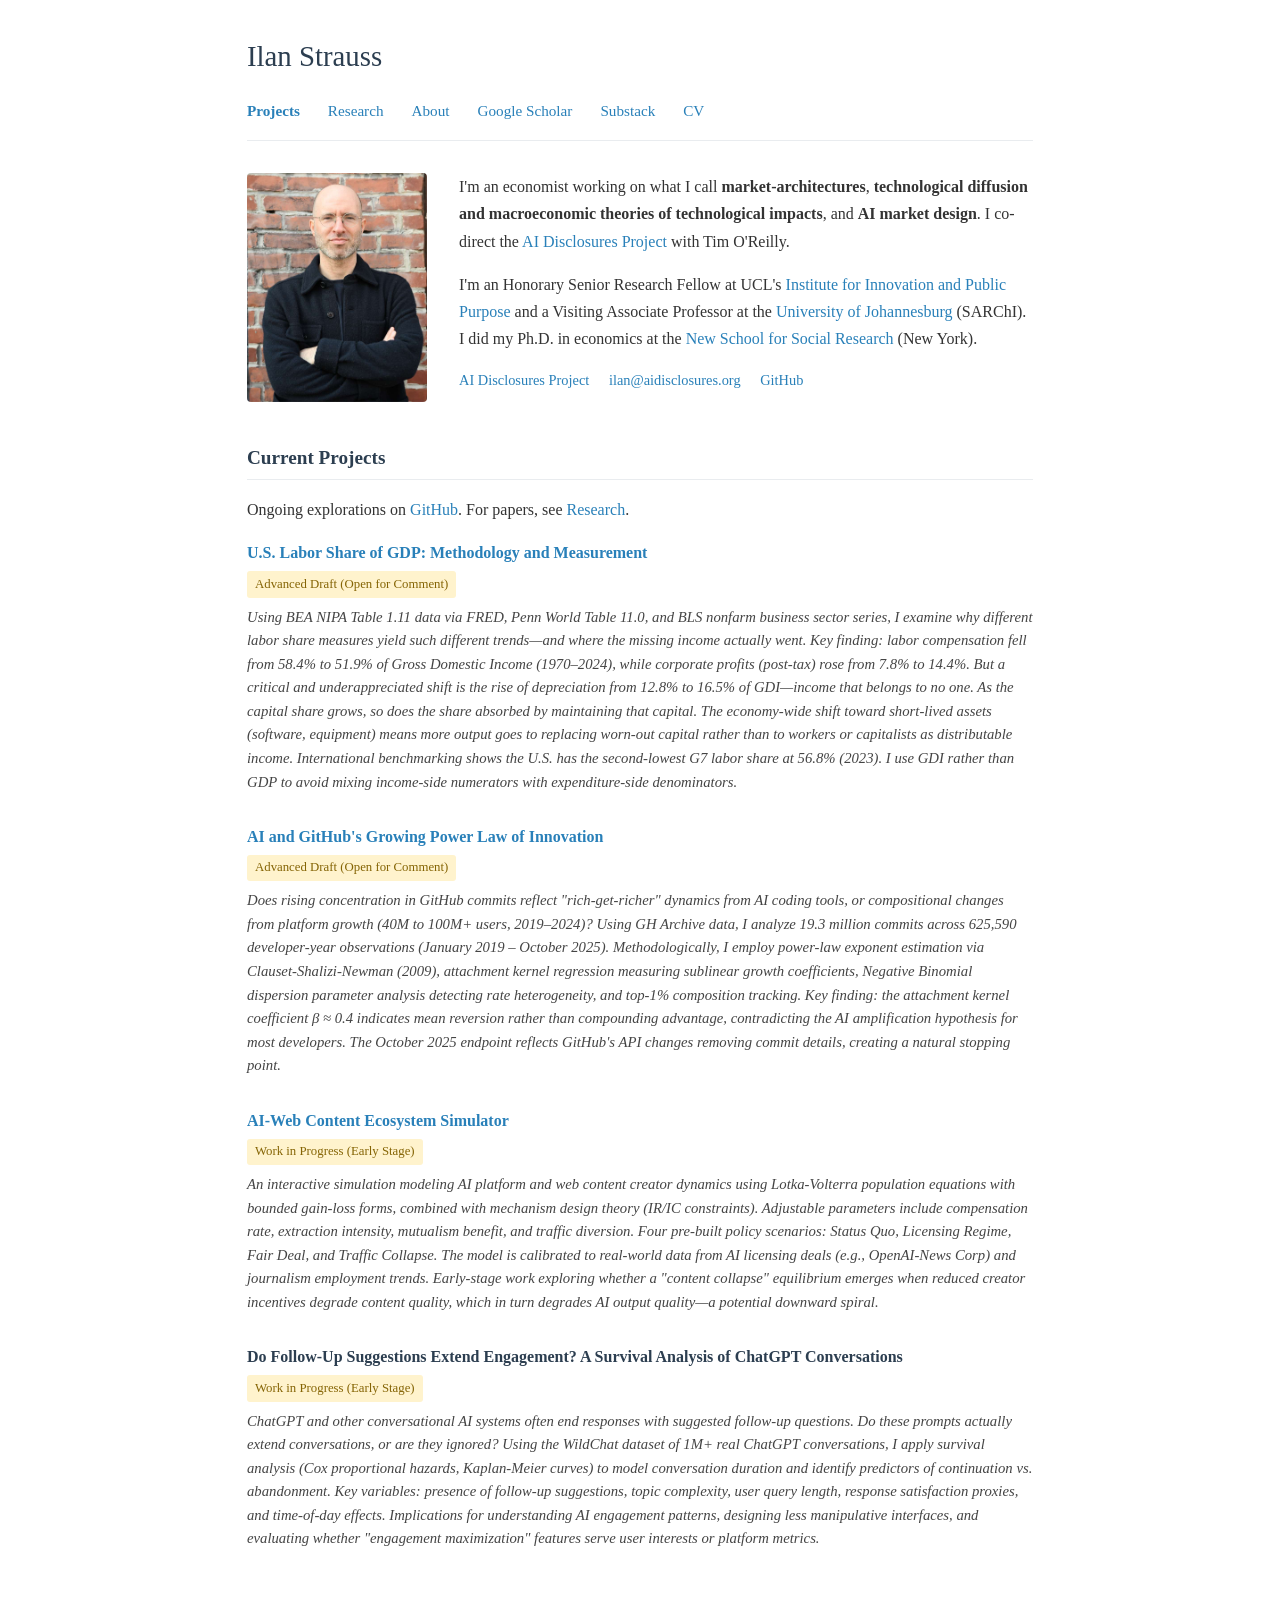
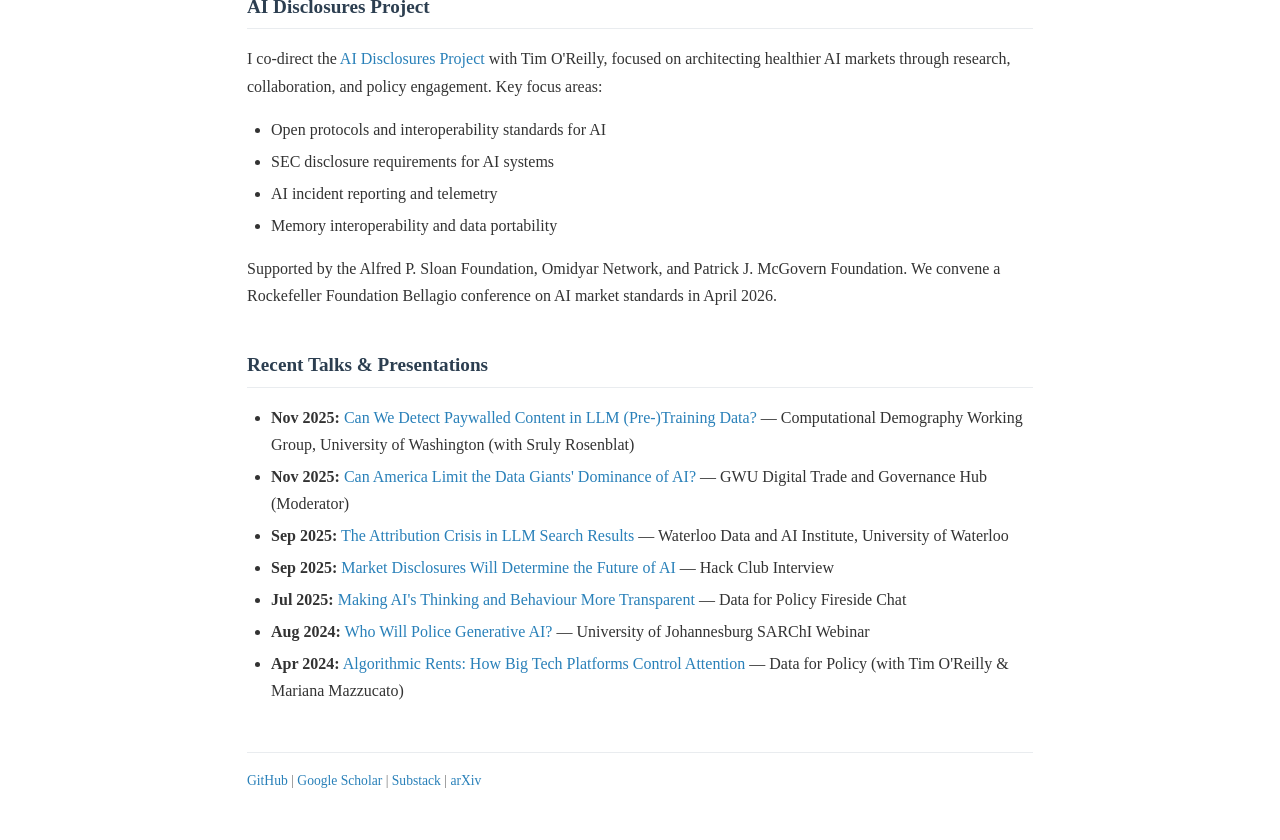
==== index.html @ 2fd61440 "Correct UJ title to Visiting Associate Professor Co-Authored-By: Claude Opus 4.7 (1M context) <norep" ====
<!DOCTYPE html>
<html lang="en">
<head>
  <meta charset="UTF-8">
  <meta name="viewport" content="width=device-width, initial-scale=1.0">
  <title>Ilan Strauss</title>
  <link rel="stylesheet" href="style.css">
  <meta name="description" content="Ilan Strauss - Economist working on market-architectures, technological diffusion, and AI market design.">
</head>
<body>
  <header>
    <h1 class="site-title"><a href="index.html">Ilan Strauss</a></h1>
    <nav>
      <a href="index.html" class="active">Projects</a>
      <a href="research.html">Research</a>
      <a href="about.html">About</a>
      <a href="https://scholar.google.com/scholar?hl=en&as_sdt=0%2C7&q=ilan+strauss" target="_blank">Google Scholar</a>
      <a href="https://asimovaddendum.substack.com/" target="_blank">Substack</a>
      <a href="assets/docs/cv_march-2026.pdf">CV</a>
    </nav>
  </header>

  <main>
    <section class="intro">
      <img src="assets/img/ross.jpeg" alt="Ilan Strauss" class="headshot">
      <div class="intro-text">
        <p>
          I'm an economist working on what I call <strong>market-architectures</strong>, <strong>technological diffusion and macroeconomic theories of technological impacts</strong>, and <strong>AI market design</strong>. I co-direct the <a href="https://ai-disclosures.org/">AI Disclosures Project</a> with Tim O'Reilly.
        </p>
        <p>
          I'm an Honorary Senior Research Fellow at UCL's <a href="https://www.ucl.ac.uk/bartlett/public-purpose/">Institute for Innovation and Public Purpose</a> and a Visiting Associate Professor at the <a href="https://www.uj.ac.za/faculties/college-of-business-and-economics/schools/school-of-management/south-african-research-chair-in-industrial-development/">University of Johannesburg</a> (SARChI). I did my Ph.D. in economics at the <a href="https://www.newschool.edu/nssr/economics/">New School for Social Research</a> (New York).
        </p>
        <div class="contact-info">
          <a href="https://ai-disclosures.org/people">AI Disclosures Project</a>
          <a href="mailto:ilan@aidisclosures.org">ilan@aidisclosures.org</a>
          <a href="https://github.com/IlanStrauss" target="_blank">GitHub</a>
        </div>
      </div>
    </section>

    <h2>Current Projects</h2>
    <p>Ongoing explorations on <a href="https://github.com/IlanStrauss">GitHub</a>. For papers, see <a href="research.html">Research</a>.</p>

    <div class="paper-entry">
      <div class="paper-title">
        <a href="https://github.com/IlanStrauss/labor-share-research">U.S. Labor Share of GDP: Methodology and Measurement</a>
      </div>
      <span class="paper-status wip">Advanced Draft (Open for Comment)</span>
      <p class="paper-abstract"><em>Using BEA NIPA Table 1.11 data via FRED, Penn World Table 11.0, and BLS nonfarm business sector series, I examine why different labor share measures yield such different trends—and where the missing income actually went. Key finding: labor compensation fell from 58.4% to 51.9% of Gross Domestic Income (1970–2024), while corporate profits (post-tax) rose from 7.8% to 14.4%. But a critical and underappreciated shift is the rise of depreciation from 12.8% to 16.5% of GDI—income that belongs to no one. As the capital share grows, so does the share absorbed by maintaining that capital. The economy-wide shift toward short-lived assets (software, equipment) means more output goes to replacing worn-out capital rather than to workers or capitalists as distributable income. International benchmarking shows the U.S. has the second-lowest G7 labor share at 56.8% (2023). I use GDI rather than GDP to avoid mixing income-side numerators with expenditure-side denominators.</em></p>
    </div>

    <div class="paper-entry">
      <div class="paper-title">
        <a href="https://github.com/IlanStrauss/ai-github-power-law">AI and GitHub's Growing Power Law of Innovation</a>
      </div>
      <span class="paper-status wip">Advanced Draft (Open for Comment)</span>
      <p class="paper-abstract"><em>Does rising concentration in GitHub commits reflect "rich-get-richer" dynamics from AI coding tools, or compositional changes from platform growth (40M to 100M+ users, 2019–2024)? Using GH Archive data, I analyze 19.3 million commits across 625,590 developer-year observations (January 2019 – October 2025). Methodologically, I employ power-law exponent estimation via Clauset-Shalizi-Newman (2009), attachment kernel regression measuring sublinear growth coefficients, Negative Binomial dispersion parameter analysis detecting rate heterogeneity, and top-1% composition tracking. Key finding: the attachment kernel coefficient β ≈ 0.4 indicates mean reversion rather than compounding advantage, contradicting the AI amplification hypothesis for most developers. The October 2025 endpoint reflects GitHub's API changes removing commit details, creating a natural stopping point.</em></p>
    </div>

    <div class="paper-entry">
      <div class="paper-title">
        <a href="https://github.com/IlanStrauss/ai-web-economy-simulator">AI-Web Content Ecosystem Simulator</a>
      </div>
      <span class="paper-status wip">Work in Progress (Early Stage)</span>
      <p class="paper-abstract"><em>An interactive simulation modeling AI platform and web content creator dynamics using Lotka-Volterra population equations with bounded gain-loss forms, combined with mechanism design theory (IR/IC constraints). Adjustable parameters include compensation rate, extraction intensity, mutualism benefit, and traffic diversion. Four pre-built policy scenarios: Status Quo, Licensing Regime, Fair Deal, and Traffic Collapse. The model is calibrated to real-world data from AI licensing deals (e.g., OpenAI-News Corp) and journalism employment trends. Early-stage work exploring whether a "content collapse" equilibrium emerges when reduced creator incentives degrade content quality, which in turn degrades AI output quality—a potential downward spiral.</em></p>
    </div>

    <div class="paper-entry">
      <div class="paper-title">
        Do Follow-Up Suggestions Extend Engagement? A Survival Analysis of ChatGPT Conversations
      </div>
      <span class="paper-status wip">Work in Progress (Early Stage)</span>
      <p class="paper-abstract"><em>ChatGPT and other conversational AI systems often end responses with suggested follow-up questions. Do these prompts actually extend conversations, or are they ignored? Using the WildChat dataset of 1M+ real ChatGPT conversations, I apply survival analysis (Cox proportional hazards, Kaplan-Meier curves) to model conversation duration and identify predictors of continuation vs. abandonment. Key variables: presence of follow-up suggestions, topic complexity, user query length, response satisfaction proxies, and time-of-day effects. Implications for understanding AI engagement patterns, designing less manipulative interfaces, and evaluating whether "engagement maximization" features serve user interests or platform metrics.</em></p>
    </div>

    <h2>AI Disclosures Project</h2>
    <p>
      I co-direct the <a href="https://ai-disclosures.org/">AI Disclosures Project</a> with Tim O'Reilly, focused on architecting healthier AI markets through research, collaboration, and policy engagement. Key focus areas:
    </p>
    <ul>
      <li>Open protocols and interoperability standards for AI</li>
      <li>SEC disclosure requirements for AI systems</li>
      <li>AI incident reporting and telemetry</li>
      <li>Memory interoperability and data portability</li>
    </ul>
    <p>
      Supported by the Alfred P. Sloan Foundation, Omidyar Network, and Patrick J. McGovern Foundation. We convene a Rockefeller Foundation Bellagio conference on AI market standards in April 2026.
    </p>

    <h2>Recent Talks & Presentations</h2>
    <ul>
      <li><strong>Nov 2025:</strong> <a href="https://csde.washington.edu/news-events/new-csde-computational-demography-working-group-cdwg-dr-ilan-strauss-and-sruly-rosenblat-11-19-25/">Can We Detect Paywalled Content in LLM (Pre-)Training Data?</a> — Computational Demography Working Group, University of Washington (with Sruly Rosenblat)</li>
      <li><strong>Nov 2025:</strong> <a href="https://www.youtube.com/watch?v=IzyYVWXNefw">Can America Limit the Data Giants' Dominance of AI?</a> — GWU Digital Trade and Governance Hub (Moderator)</li>
      <li><strong>Sep 2025:</strong> <a href="https://uwaterloo.ca/artificial-intelligence-institute/events/attribution-crisis-llm-search-results-estimating-ecosystem-0">The Attribution Crisis in LLM Search Results</a> — Waterloo Data and AI Institute, University of Waterloo</li>
      <li><strong>Sep 2025:</strong> <a href="https://www.youtube.com/watch?v=hXNw6vDtojs">Market Disclosures Will Determine the Future of AI</a> — Hack Club Interview</li>
      <li><strong>Jul 2025:</strong> <a href="https://www.youtube.com/watch?v=xSjEJfqGxlY">Making AI's Thinking and Behaviour More Transparent</a> — Data for Policy Fireside Chat</li>
            <li><strong>Aug 2024:</strong> <a href="https://www.youtube.com/watch?v=7KdvF3ecr5s">Who Will Police Generative AI?</a> — University of Johannesburg SARChI Webinar</li>
      <li><strong>Apr 2024:</strong> <a href="https://www.youtube.com/watch?v=a2bFVeOS3ag">Algorithmic Rents: How Big Tech Platforms Control Attention</a> — Data for Policy (with Tim O'Reilly & Mariana Mazzucato)</li>
    </ul>

  </main>

  <footer>
    <p>
      <a href="https://github.com/IlanStrauss">GitHub</a> |
      <a href="https://scholar.google.com/scholar?hl=en&as_sdt=0%2C7&q=ilan+strauss">Google Scholar</a> |
      <a href="https://asimovaddendum.substack.com/">Substack</a> |
      <a href="https://arxiv.org/search/cs?query=Strauss%2C+Ilan&searchtype=author">arXiv</a>
    </p>
  </footer>
</body>
</html>
---- style.css ----
/* Clean Academic Portfolio - Inspired by Danielle Li's site */

:root {
  --primary-color: #2c3e50;
  --accent-color: #3498db;
  --text-color: #333;
  --light-gray: #f8f9fa;
  --border-color: #e9ecef;
  --link-color: #2980b9;
  --link-hover: #1a5276;
}

* {
  margin: 0;
  padding: 0;
  box-sizing: border-box;
}

body {
  font-family: 'Georgia', 'Times New Roman', serif;
  font-size: 16px;
  line-height: 1.7;
  color: var(--text-color);
  max-width: 850px;
  margin: 0 auto;
  padding: 2rem;
  background: #fff;
}

/* Header & Navigation */
header {
  margin-bottom: 2rem;
  padding-bottom: 1rem;
  border-bottom: 1px solid var(--border-color);
}

.site-title {
  font-size: 1.8rem;
  font-weight: normal;
  margin-bottom: 0.5rem;
}

.site-title a {
  color: var(--primary-color);
  text-decoration: none;
}

nav {
  margin-top: 1rem;
}

nav a {
  color: var(--link-color);
  text-decoration: none;
  margin-right: 1.5rem;
  font-size: 0.95rem;
}

nav a:hover {
  color: var(--link-hover);
  text-decoration: underline;
}

nav a.active {
  font-weight: bold;
}

/* Main Content */
main {
  margin-bottom: 3rem;
}

h1 {
  font-size: 1.5rem;
  font-weight: normal;
  margin-bottom: 1.5rem;
  color: var(--primary-color);
}

h2 {
  font-size: 1.2rem;
  font-weight: bold;
  margin-top: 2.5rem;
  margin-bottom: 1rem;
  color: var(--primary-color);
  border-bottom: 1px solid var(--border-color);
  padding-bottom: 0.3rem;
}

h3 {
  font-size: 1rem;
  font-weight: bold;
  margin-top: 1.5rem;
  margin-bottom: 0.5rem;
}

p {
  margin-bottom: 1rem;
}

a {
  color: var(--link-color);
  text-decoration: none;
}

a:hover {
  text-decoration: underline;
}

/* About Section - Homepage */
.intro {
  display: flex;
  gap: 2rem;
  align-items: flex-start;
  margin-bottom: 2rem;
}

.headshot {
  width: 180px;
  height: auto;
  border-radius: 4px;
  flex-shrink: 0;
}

.intro-text {
  flex: 1;
}

.contact-info {
  margin-top: 1rem;
  font-size: 0.9rem;
}

.contact-info a {
  margin-right: 1rem;
}

/* Projects / Papers List */
.paper-entry {
  margin-bottom: 1.8rem;
  padding-left: 0;
}

.paper-title {
  font-weight: bold;
  color: var(--primary-color);
}

.paper-title a {
  color: var(--link-color);
}

.paper-authors {
  font-style: italic;
  color: #555;
  margin-top: 0.2rem;
}

.paper-venue {
  color: #666;
  font-size: 0.95rem;
  margin-top: 0.2rem;
}

.paper-status {
  display: inline-block;
  background: var(--light-gray);
  padding: 0.15rem 0.5rem;
  border-radius: 3px;
  font-size: 0.8rem;
  color: #555;
  margin-top: 0.3rem;
}

.paper-status.wip {
  background: #fff3cd;
  color: #856404;
}

.paper-status.forthcoming {
  background: #d4edda;
  color: #155724;
}

.paper-abstract {
  margin-top: 0.5rem;
  font-size: 0.92rem;
  color: #444;
  line-height: 1.6;
}

.paper-links {
  margin-top: 0.5rem;
  font-size: 0.9rem;
}

.paper-links a {
  margin-right: 1rem;
}

.paper-coverage {
  margin-top: 0.5rem;
  font-size: 0.85rem;
  color: #666;
}

.paper-coverage strong {
  color: #555;
}

/* Section dividers */
.section-divider {
  margin: 2rem 0;
  border: 0;
  border-top: 1px solid var(--border-color);
}

/* Footer */
footer {
  margin-top: 3rem;
  padding-top: 1rem;
  border-top: 1px solid var(--border-color);
  font-size: 0.85rem;
  color: #777;
}

/* Responsive */
@media (max-width: 600px) {
  body {
    padding: 1rem;
  }

  .intro {
    flex-direction: column;
    align-items: center;
    text-align: center;
  }

  .headshot {
    width: 150px;
  }

  nav a {
    display: block;
    margin: 0.5rem 0;
  }
}

/* Lists */
ul {
  margin-left: 1.5rem;
  margin-bottom: 1rem;
}

li {
  margin-bottom: 0.3rem;
}

/* Affiliations list */
.affiliations {
  list-style: none;
  margin-left: 0;
  font-size: 0.95rem;
}

.affiliations li {
  margin-bottom: 0.5rem;
}

/* Tags for research areas */
.research-areas {
  margin-top: 1rem;
}

.tag {
  display: inline-block;
  background: var(--light-gray);
  padding: 0.2rem 0.6rem;
  border-radius: 3px;
  font-size: 0.85rem;
  margin-right: 0.5rem;
  margin-bottom: 0.5rem;
  color: #555;
}
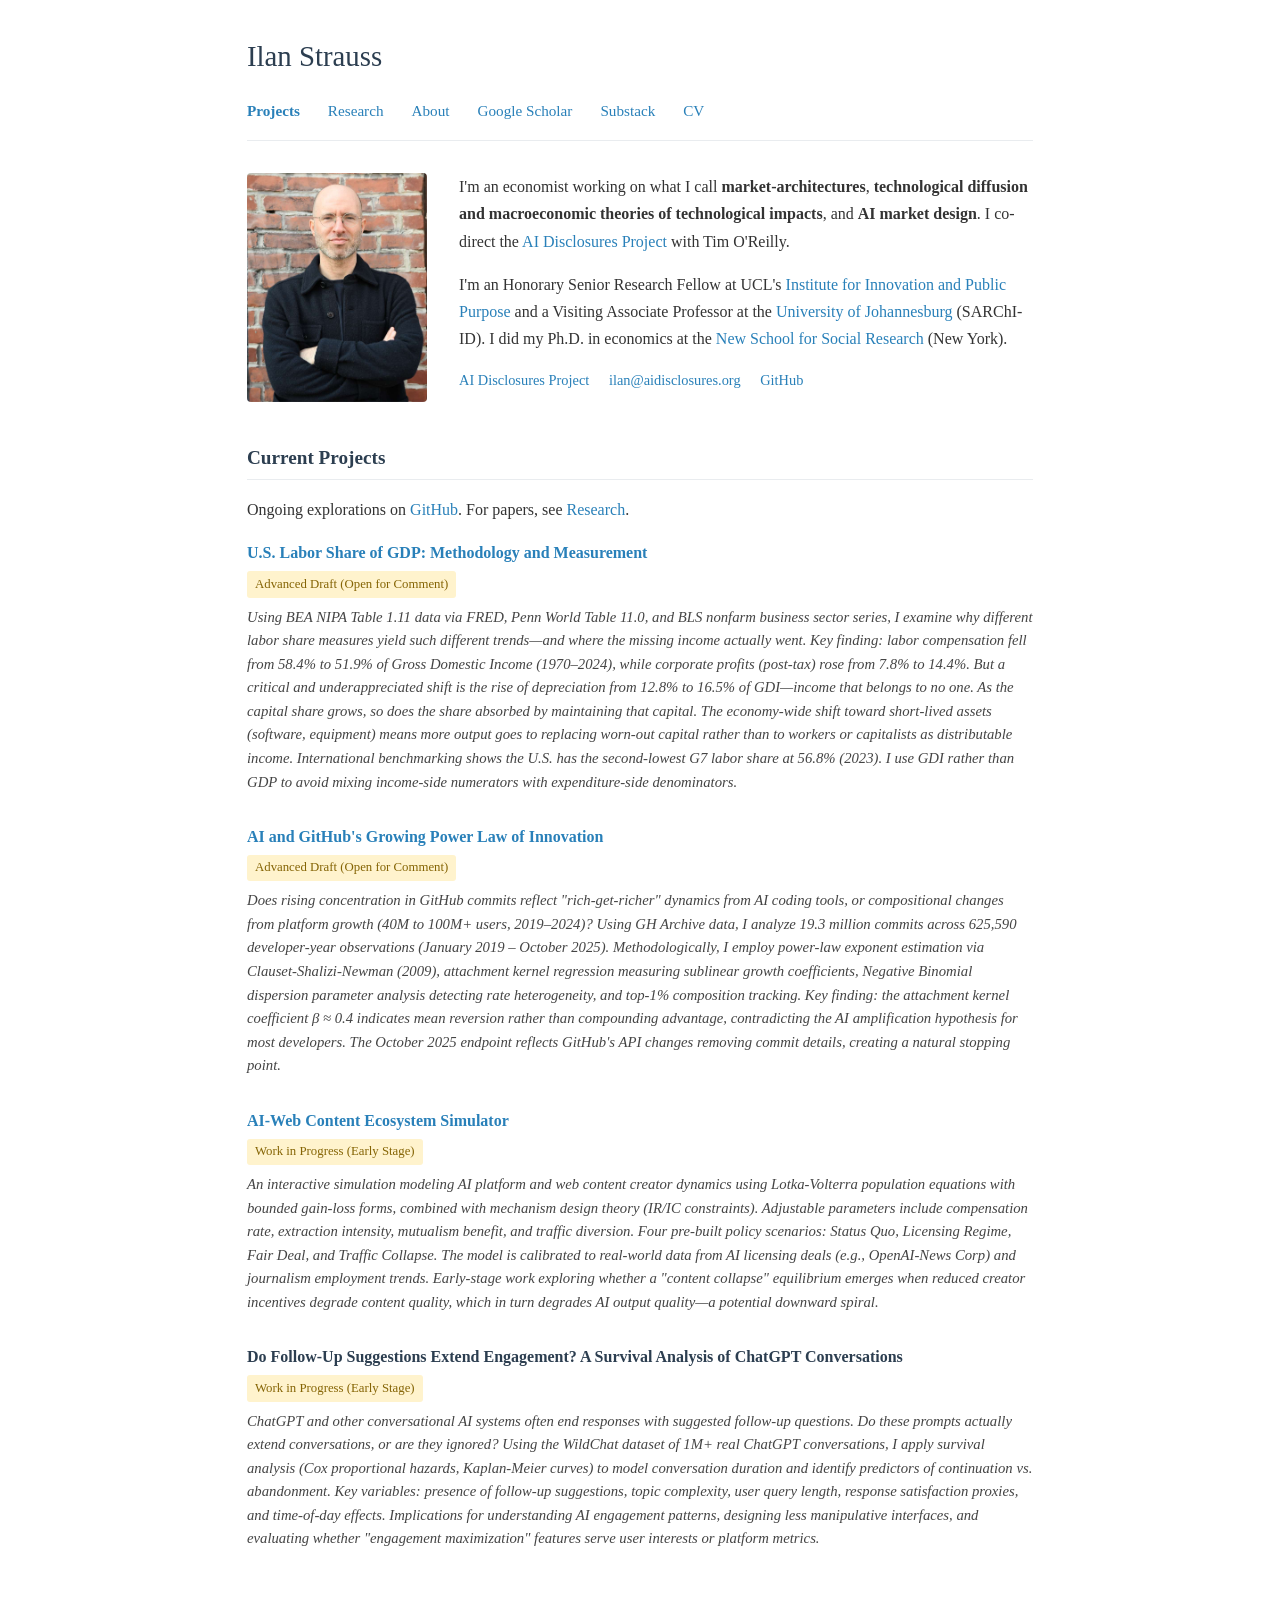
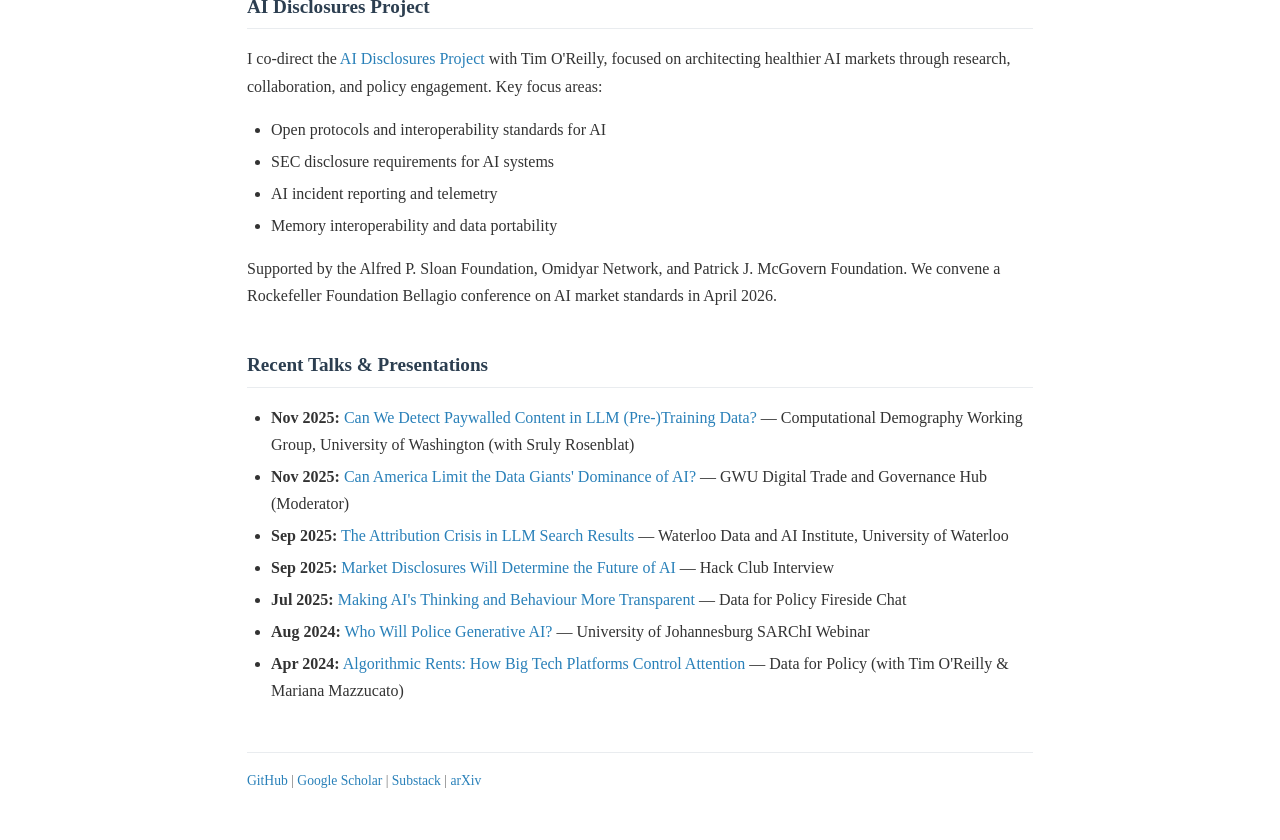
==== commit 0b7093ea: "Unify UJ chair to SARChI-ID with shorter fefs URL Co-Authored-By: Claude Opus 4.7 (1M context) <nore" ====
--- a/index.html
+++ b/index.html
@@ -28,7 +28,7 @@
           I'm an economist working on what I call <strong>market-architectures</strong>, <strong>technological diffusion and macroeconomic theories of technological impacts</strong>, and <strong>AI market design</strong>. I co-direct the <a href="https://ai-disclosures.org/">AI Disclosures Project</a> with Tim O'Reilly.
         </p>
         <p>
-          I'm an Honorary Senior Research Fellow at UCL's <a href="https://www.ucl.ac.uk/bartlett/public-purpose/">Institute for Innovation and Public Purpose</a> and a Visiting Associate Professor at the <a href="https://www.uj.ac.za/faculties/college-of-business-and-economics/schools/school-of-management/south-african-research-chair-in-industrial-development/">University of Johannesburg</a> (SARChI). I did my Ph.D. in economics at the <a href="https://www.newschool.edu/nssr/economics/">New School for Social Research</a> (New York).
+          I'm an Honorary Senior Research Fellow at UCL's <a href="https://www.ucl.ac.uk/bartlett/public-purpose/">Institute for Innovation and Public Purpose</a> and a Visiting Associate Professor at the <a href="https://www.uj.ac.za/faculties/fefs/SARCID/">University of Johannesburg</a> (SARChI-ID). I did my Ph.D. in economics at the <a href="https://www.newschool.edu/nssr/economics/">New School for Social Research</a> (New York).
         </p>
         <div class="contact-info">
           <a href="https://ai-disclosures.org/people">AI Disclosures Project</a>
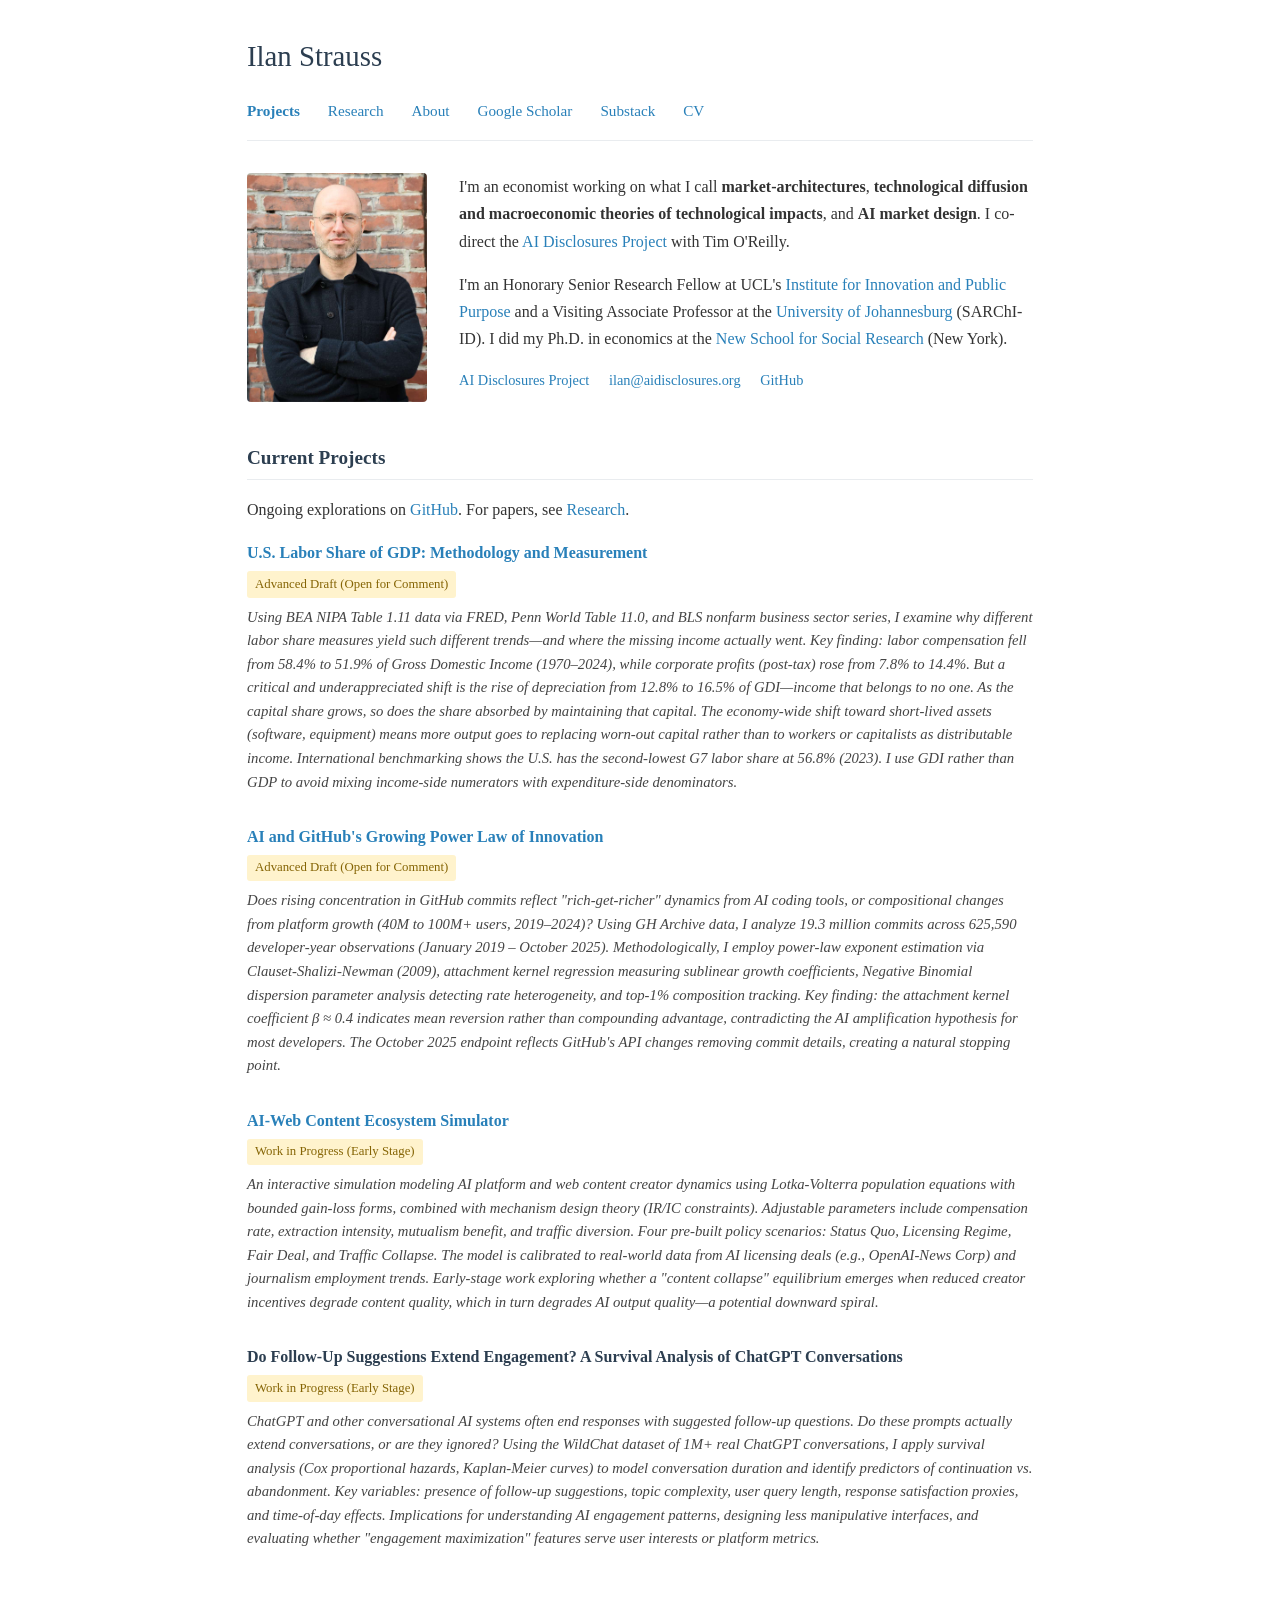
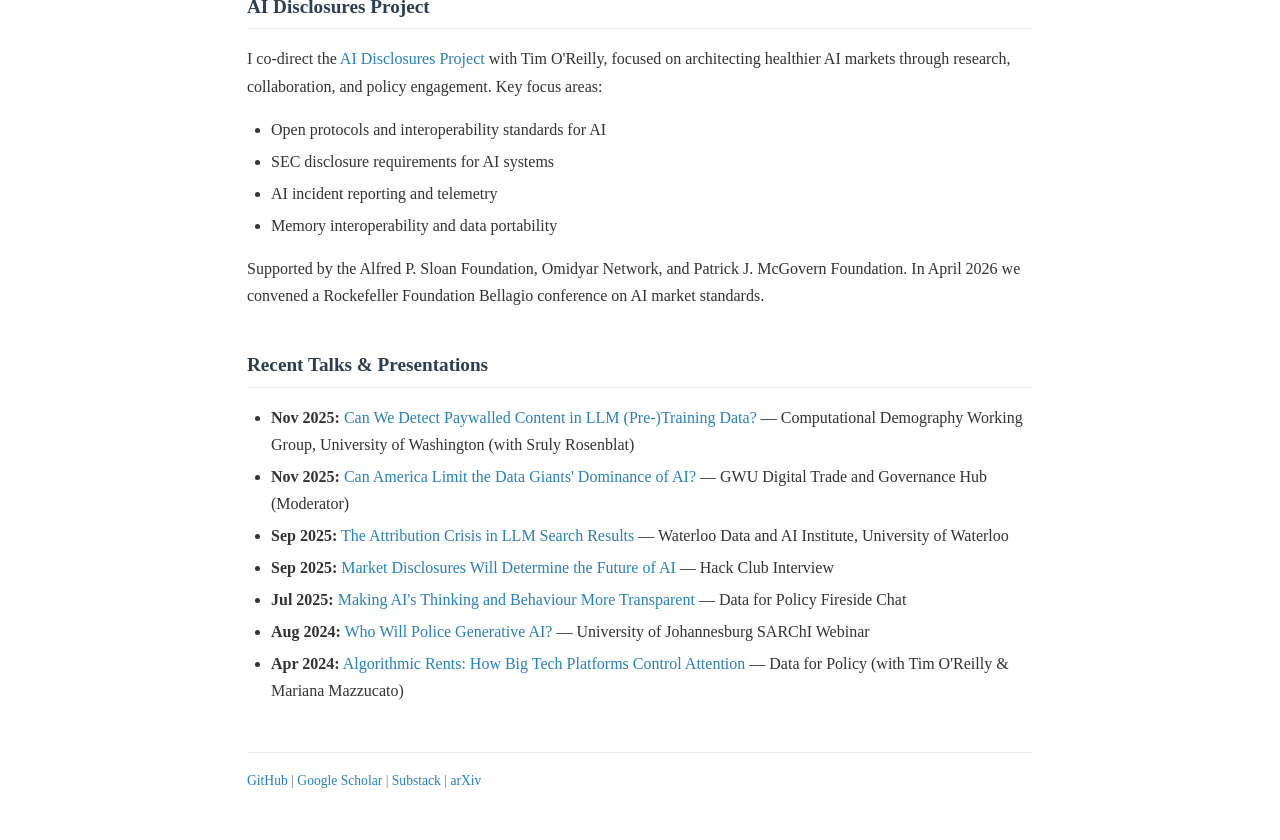
==== commit bdbf2fe6: "Update publication statuses and fix broken PDF links - Attribution Crisis: published in Data & Polic" ====
--- a/index.html
+++ b/index.html
@@ -84,7 +84,7 @@
       <li>Memory interoperability and data portability</li>
     </ul>
     <p>
-      Supported by the Alfred P. Sloan Foundation, Omidyar Network, and Patrick J. McGovern Foundation. We convene a Rockefeller Foundation Bellagio conference on AI market standards in April 2026.
+      Supported by the Alfred P. Sloan Foundation, Omidyar Network, and Patrick J. McGovern Foundation. In April 2026 we convened a Rockefeller Foundation Bellagio conference on AI market standards.
     </p>
 
     <h2>Recent Talks & Presentations</h2>
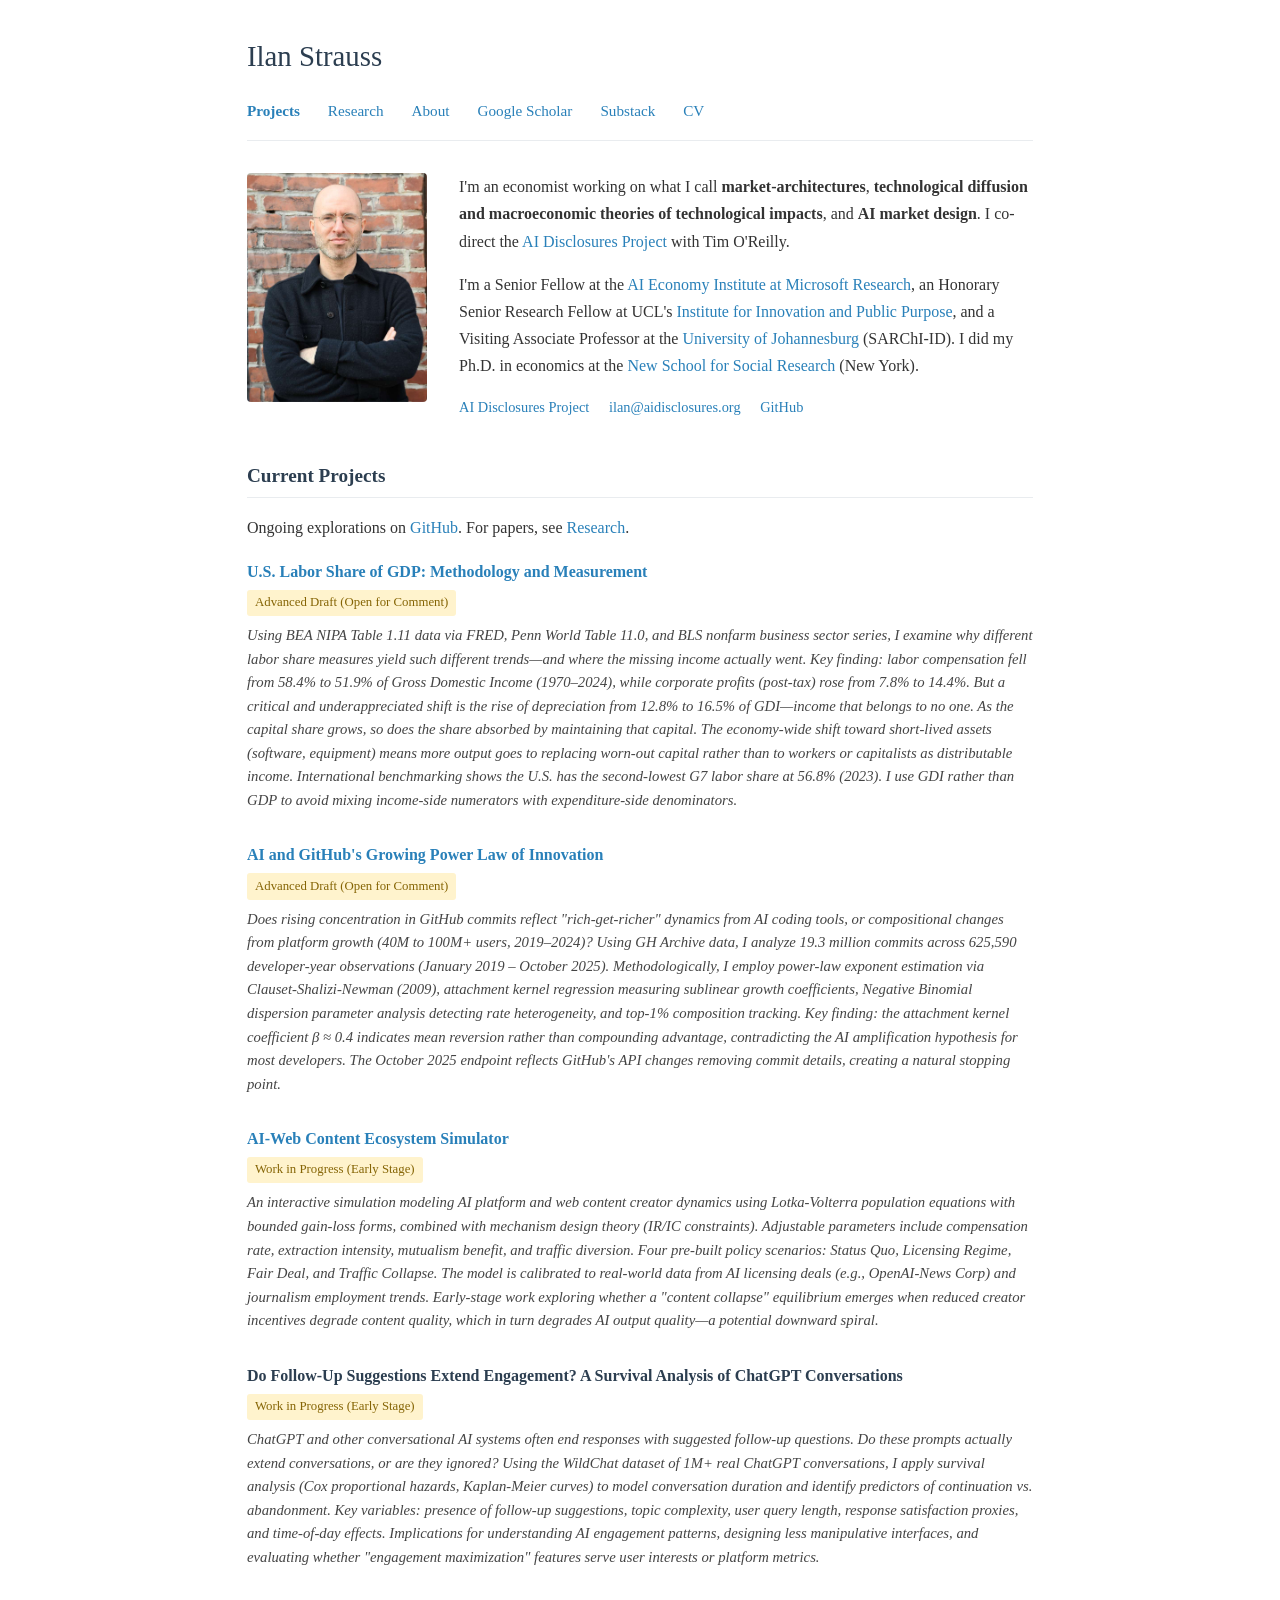
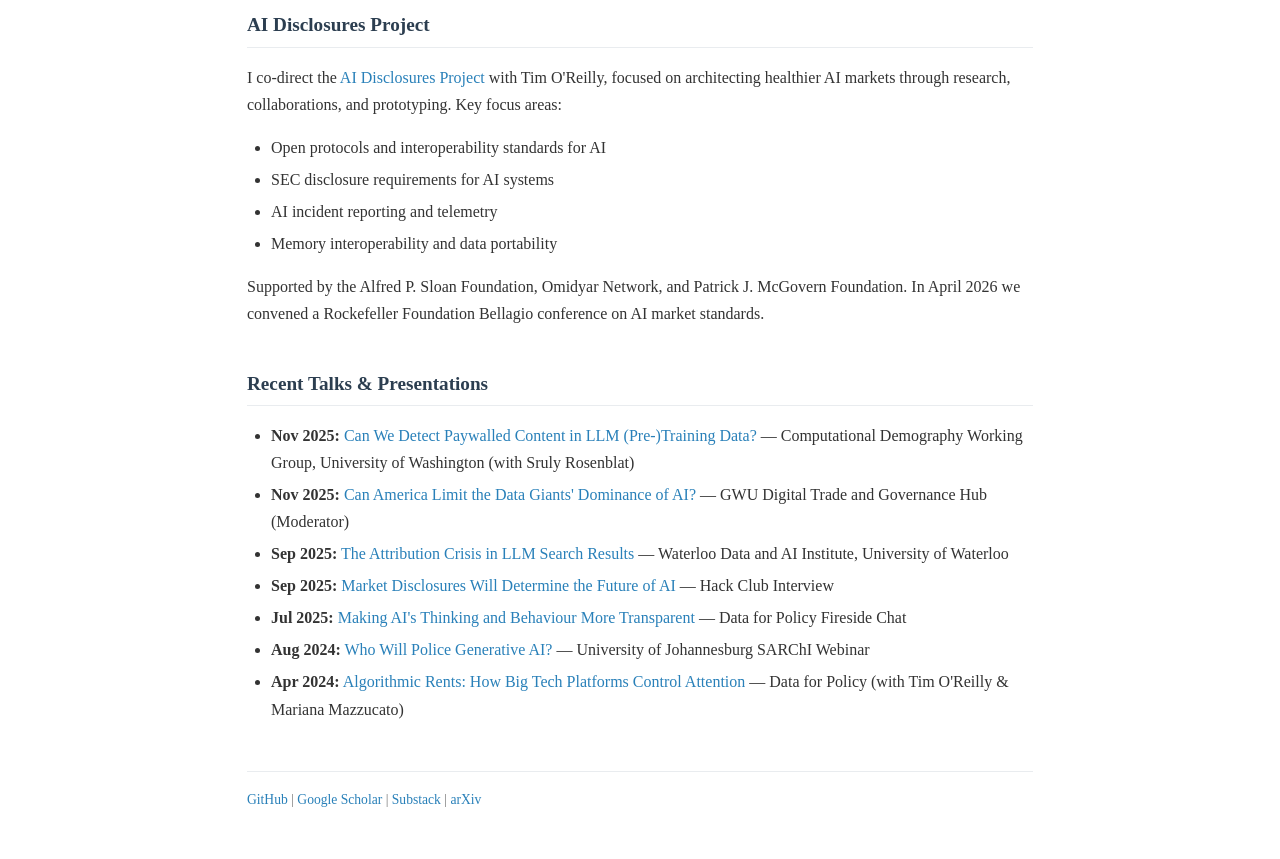
==== commit a41d2241: "Add Microsoft AI Economy Institute affiliation; update AIDP framing - New Senior Fellow role at Micr" ====
--- a/index.html
+++ b/index.html
@@ -16,7 +16,7 @@
       <a href="about.html">About</a>
       <a href="https://scholar.google.com/scholar?hl=en&as_sdt=0%2C7&q=ilan+strauss" target="_blank">Google Scholar</a>
       <a href="https://asimovaddendum.substack.com/" target="_blank">Substack</a>
-      <a href="assets/docs/cv_march-2026.pdf">CV</a>
+      <a href="assets/docs/cv_august-2026.pdf">CV</a>
     </nav>
   </header>
 
@@ -28,7 +28,7 @@
           I'm an economist working on what I call <strong>market-architectures</strong>, <strong>technological diffusion and macroeconomic theories of technological impacts</strong>, and <strong>AI market design</strong>. I co-direct the <a href="https://ai-disclosures.org/">AI Disclosures Project</a> with Tim O'Reilly.
         </p>
         <p>
-          I'm an Honorary Senior Research Fellow at UCL's <a href="https://www.ucl.ac.uk/bartlett/public-purpose/">Institute for Innovation and Public Purpose</a> and a Visiting Associate Professor at the <a href="https://www.uj.ac.za/faculties/fefs/SARCID/">University of Johannesburg</a> (SARChI-ID). I did my Ph.D. in economics at the <a href="https://www.newschool.edu/nssr/economics/">New School for Social Research</a> (New York).
+          I'm a Senior Fellow at the <a href="https://www.microsoft.com/en-us/research/articles/announcing-the-ai-economy-institutes-third-cohort-of-senior-fellows/">AI Economy Institute at Microsoft Research</a>, an Honorary Senior Research Fellow at UCL's <a href="https://www.ucl.ac.uk/bartlett/public-purpose/">Institute for Innovation and Public Purpose</a>, and a Visiting Associate Professor at the <a href="https://www.uj.ac.za/faculties/fefs/SARCID/">University of Johannesburg</a> (SARChI-ID). I did my Ph.D. in economics at the <a href="https://www.newschool.edu/nssr/economics/">New School for Social Research</a> (New York).
         </p>
         <div class="contact-info">
           <a href="https://ai-disclosures.org/people">AI Disclosures Project</a>
@@ -75,7 +75,7 @@
 
     <h2>AI Disclosures Project</h2>
     <p>
-      I co-direct the <a href="https://ai-disclosures.org/">AI Disclosures Project</a> with Tim O'Reilly, focused on architecting healthier AI markets through research, collaboration, and policy engagement. Key focus areas:
+      I co-direct the <a href="https://ai-disclosures.org/">AI Disclosures Project</a> with Tim O'Reilly, focused on architecting healthier AI markets through research, collaborations, and prototyping. Key focus areas:
     </p>
     <ul>
       <li>Open protocols and interoperability standards for AI</li>
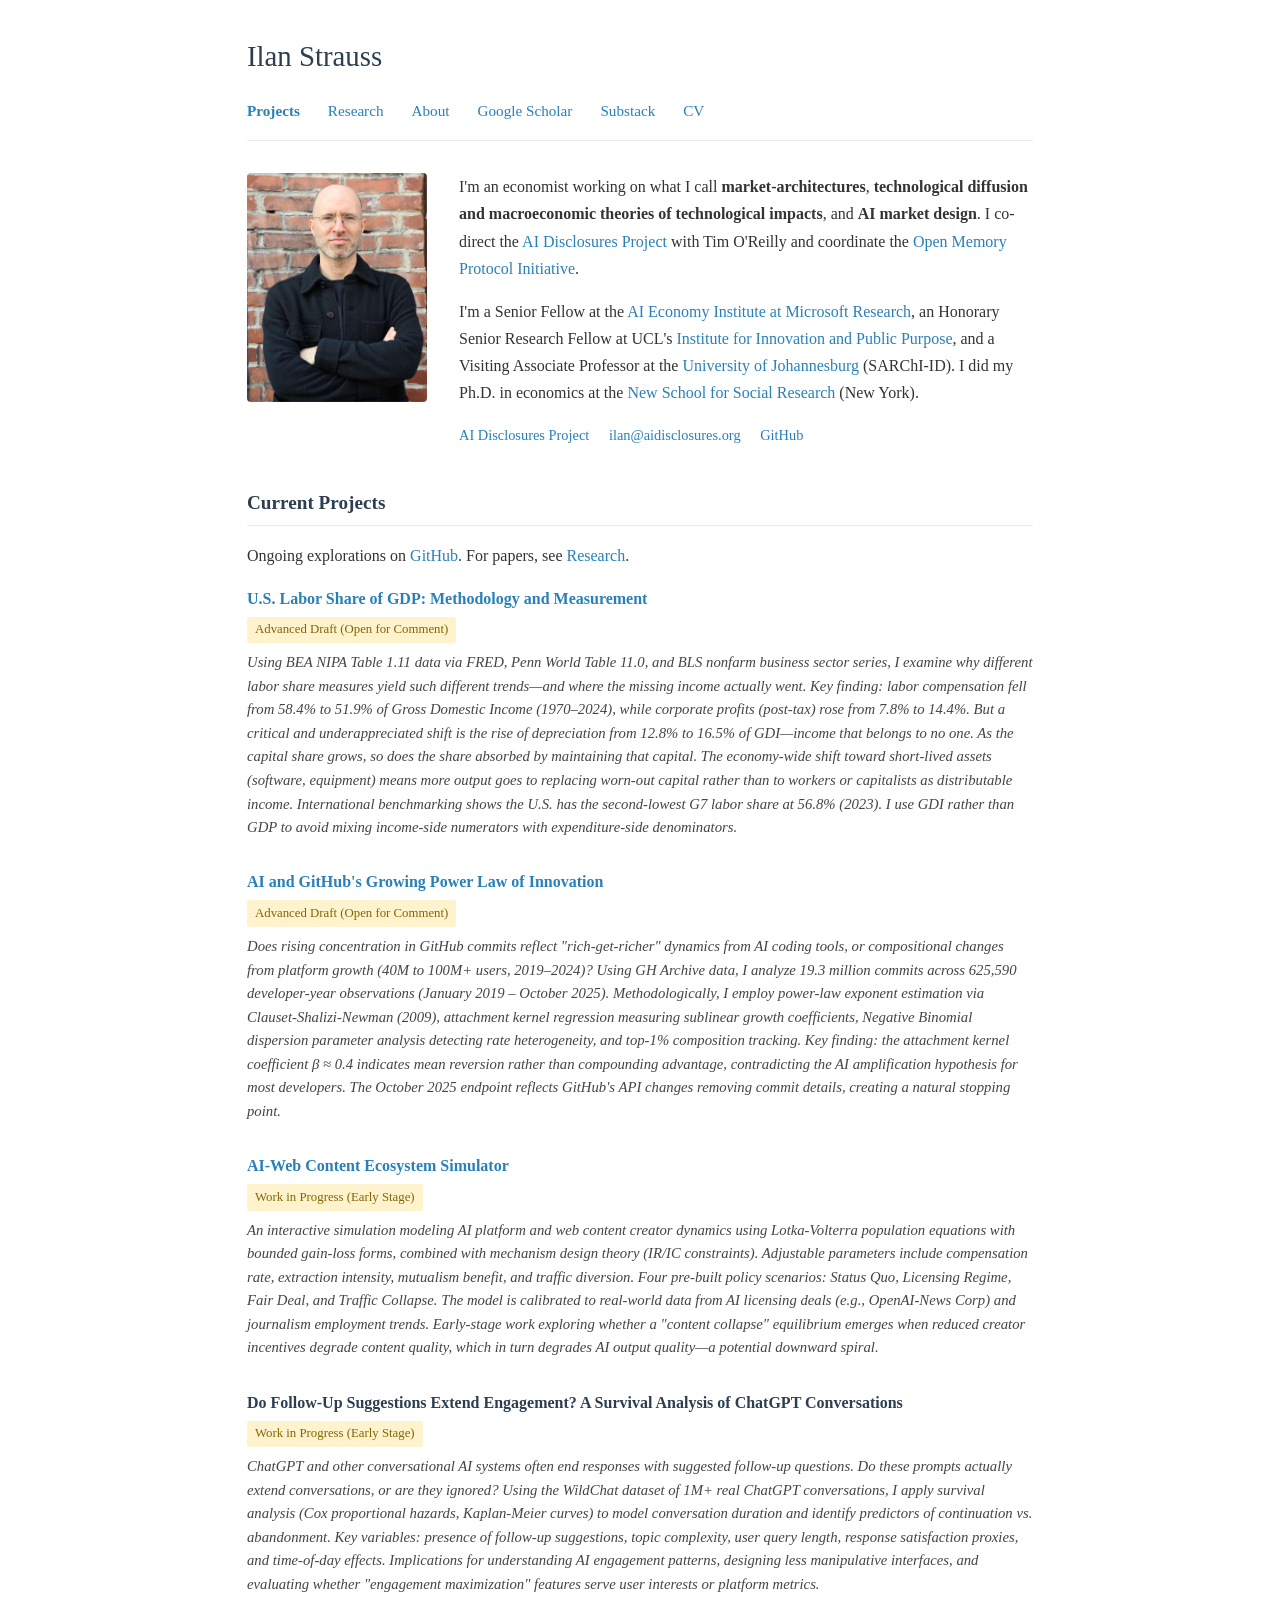
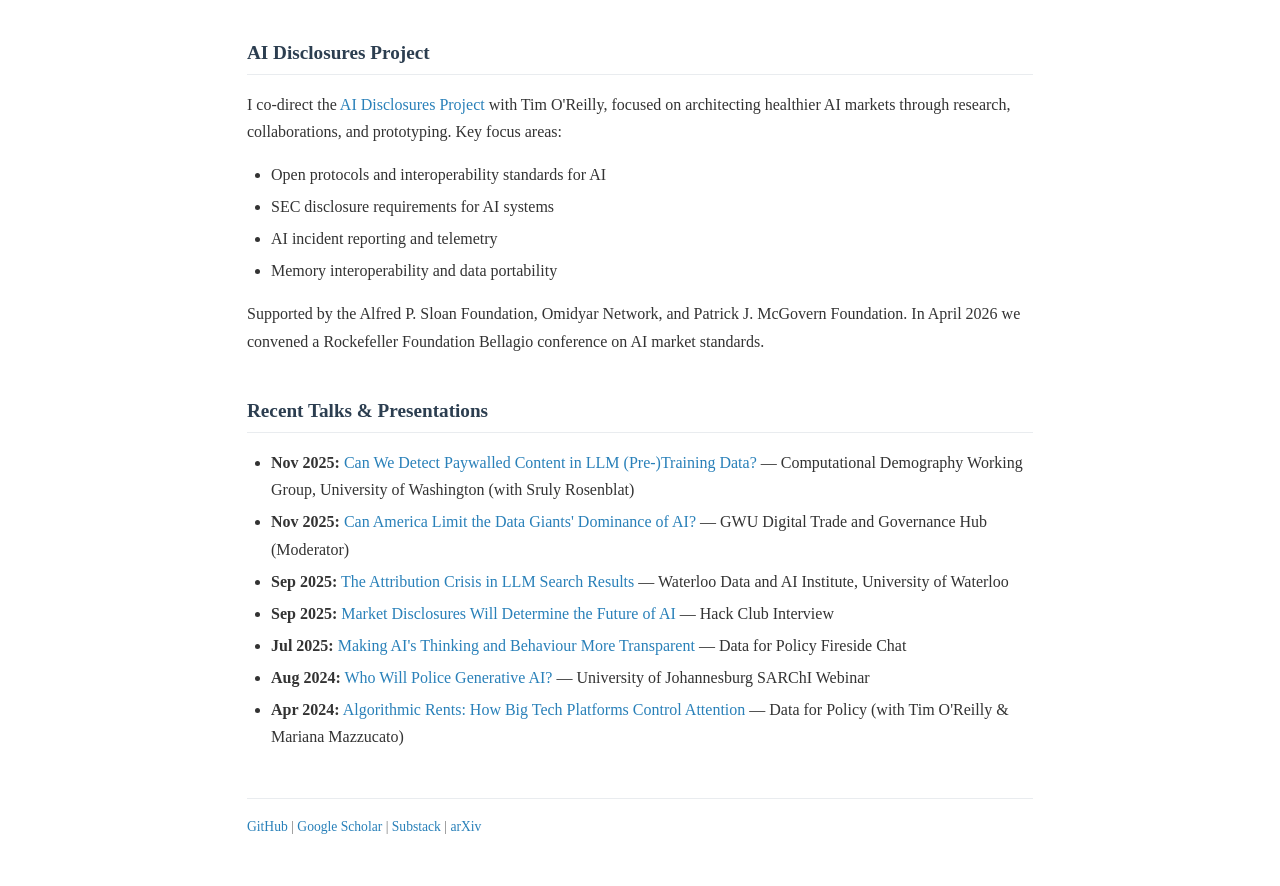
==== commit 3fb1d236: "Link the Open Memory Protocol Initiative in the homepage bio Co-Authored-By: Claude Opus 5.5 <norepl" ====
--- a/index.html
+++ b/index.html
@@ -25,7 +25,7 @@
       <img src="assets/img/ross.jpeg" alt="Ilan Strauss" class="headshot">
       <div class="intro-text">
         <p>
-          I'm an economist working on what I call <strong>market-architectures</strong>, <strong>technological diffusion and macroeconomic theories of technological impacts</strong>, and <strong>AI market design</strong>. I co-direct the <a href="https://ai-disclosures.org/">AI Disclosures Project</a> with Tim O'Reilly.
+          I'm an economist working on what I call <strong>market-architectures</strong>, <strong>technological diffusion and macroeconomic theories of technological impacts</strong>, and <strong>AI market design</strong>. I co-direct the <a href="https://ai-disclosures.org/">AI Disclosures Project</a> with Tim O'Reilly and coordinate the <a href="https://openmemoryprotocol.org/">Open Memory Protocol Initiative</a>.
         </p>
         <p>
           I'm a Senior Fellow at the <a href="https://www.microsoft.com/en-us/research/articles/announcing-the-ai-economy-institutes-third-cohort-of-senior-fellows/">AI Economy Institute at Microsoft Research</a>, an Honorary Senior Research Fellow at UCL's <a href="https://www.ucl.ac.uk/bartlett/public-purpose/">Institute for Innovation and Public Purpose</a>, and a Visiting Associate Professor at the <a href="https://www.uj.ac.za/faculties/fefs/SARCID/">University of Johannesburg</a> (SARChI-ID). I did my Ph.D. in economics at the <a href="https://www.newschool.edu/nssr/economics/">New School for Social Research</a> (New York).
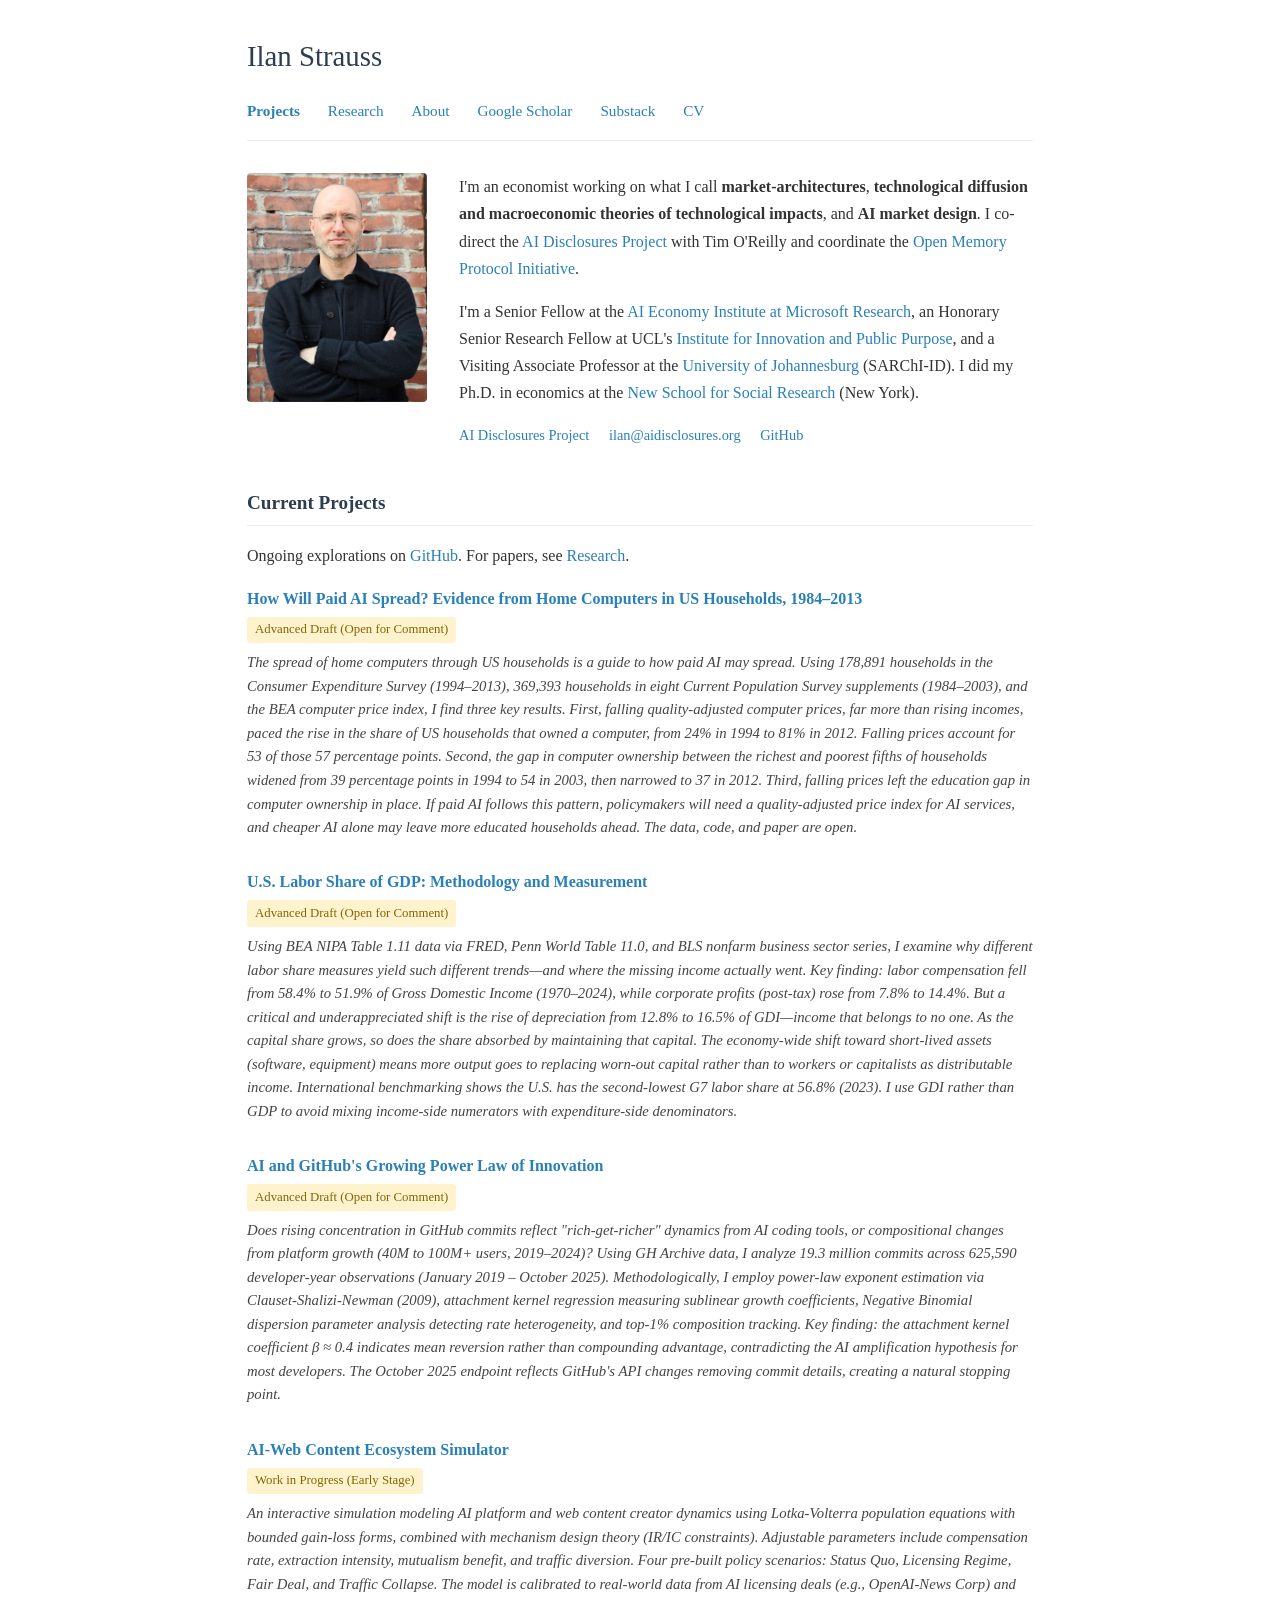
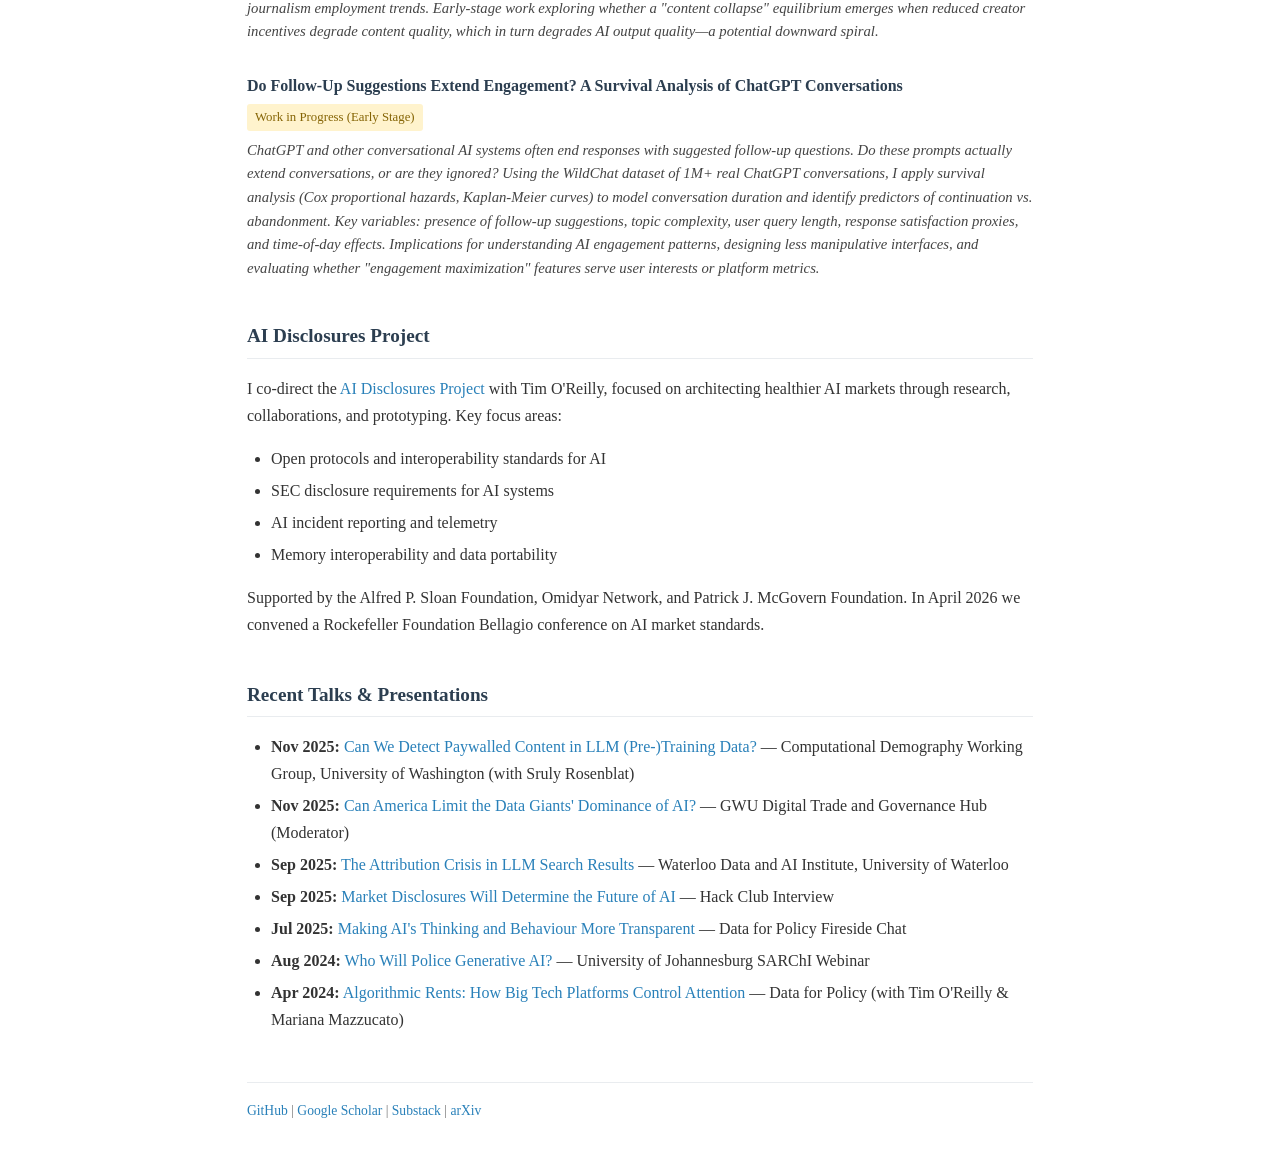
==== commit 4fa09008: "Add the home computer diffusion paper to Current Projects Co-Authored-By: Claude Opus 5.5 <noreply@a" ====
--- a/index.html
+++ b/index.html
@@ -40,6 +40,14 @@
 
     <h2>Current Projects</h2>
     <p>Ongoing explorations on <a href="https://github.com/IlanStrauss">GitHub</a>. For papers, see <a href="research.html">Research</a>.</p>
+
+    <div class="paper-entry">
+      <div class="paper-title">
+        <a href="https://github.com/IlanStrauss/home-computer-diffusion">How Will Paid AI Spread? Evidence from Home Computers in US Households, 1984–2013</a>
+      </div>
+      <span class="paper-status wip">Advanced Draft (Open for Comment)</span>
+      <p class="paper-abstract"><em>The spread of home computers through US households is a guide to how paid AI may spread. Using 178,891 households in the Consumer Expenditure Survey (1994–2013), 369,393 households in eight Current Population Survey supplements (1984–2003), and the BEA computer price index, I find three key results. First, falling quality-adjusted computer prices, far more than rising incomes, paced the rise in the share of US households that owned a computer, from 24% in 1994 to 81% in 2012. Falling prices account for 53 of those 57 percentage points. Second, the gap in computer ownership between the richest and poorest fifths of households widened from 39 percentage points in 1994 to 54 in 2003, then narrowed to 37 in 2012. Third, falling prices left the education gap in computer ownership in place. If paid AI follows this pattern, policymakers will need a quality-adjusted price index for AI services, and cheaper AI alone may leave more educated households ahead. The data, code, and paper are open.</em></p>
+    </div>
 
     <div class="paper-entry">
       <div class="paper-title">
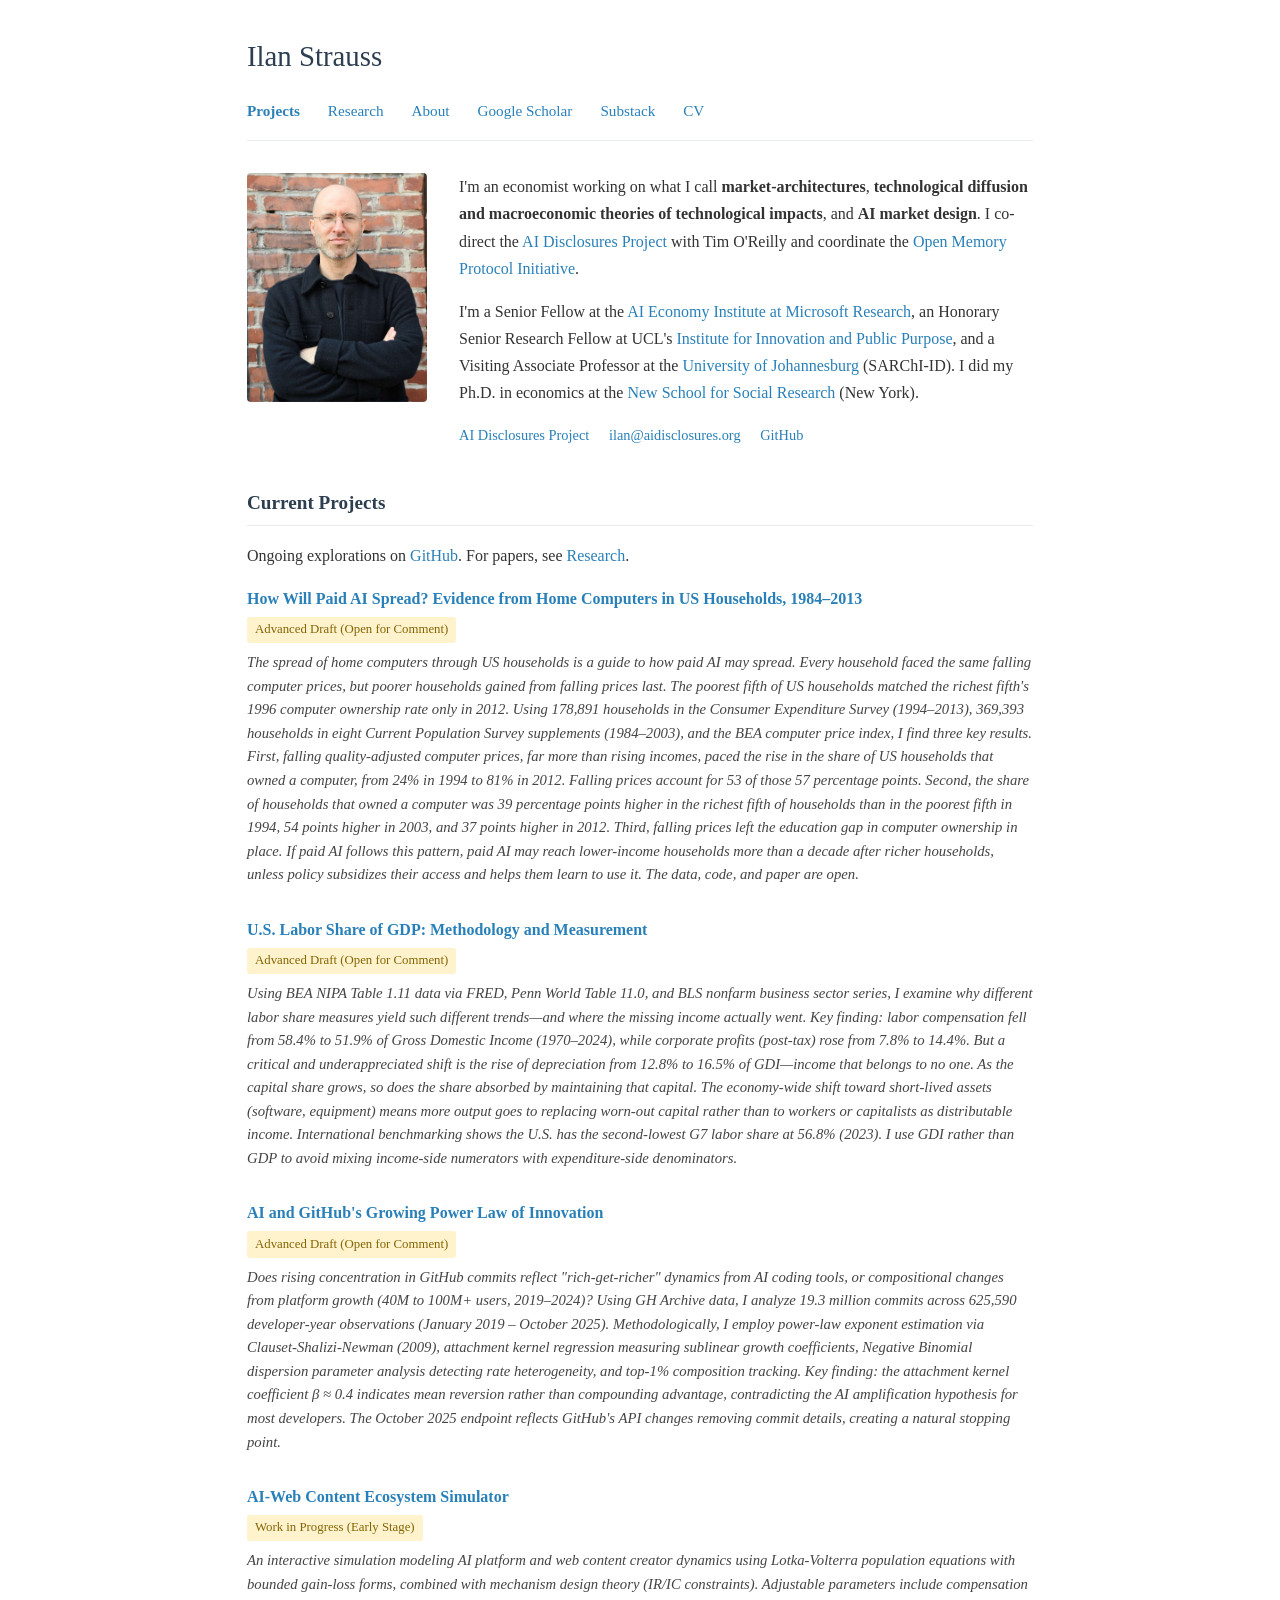
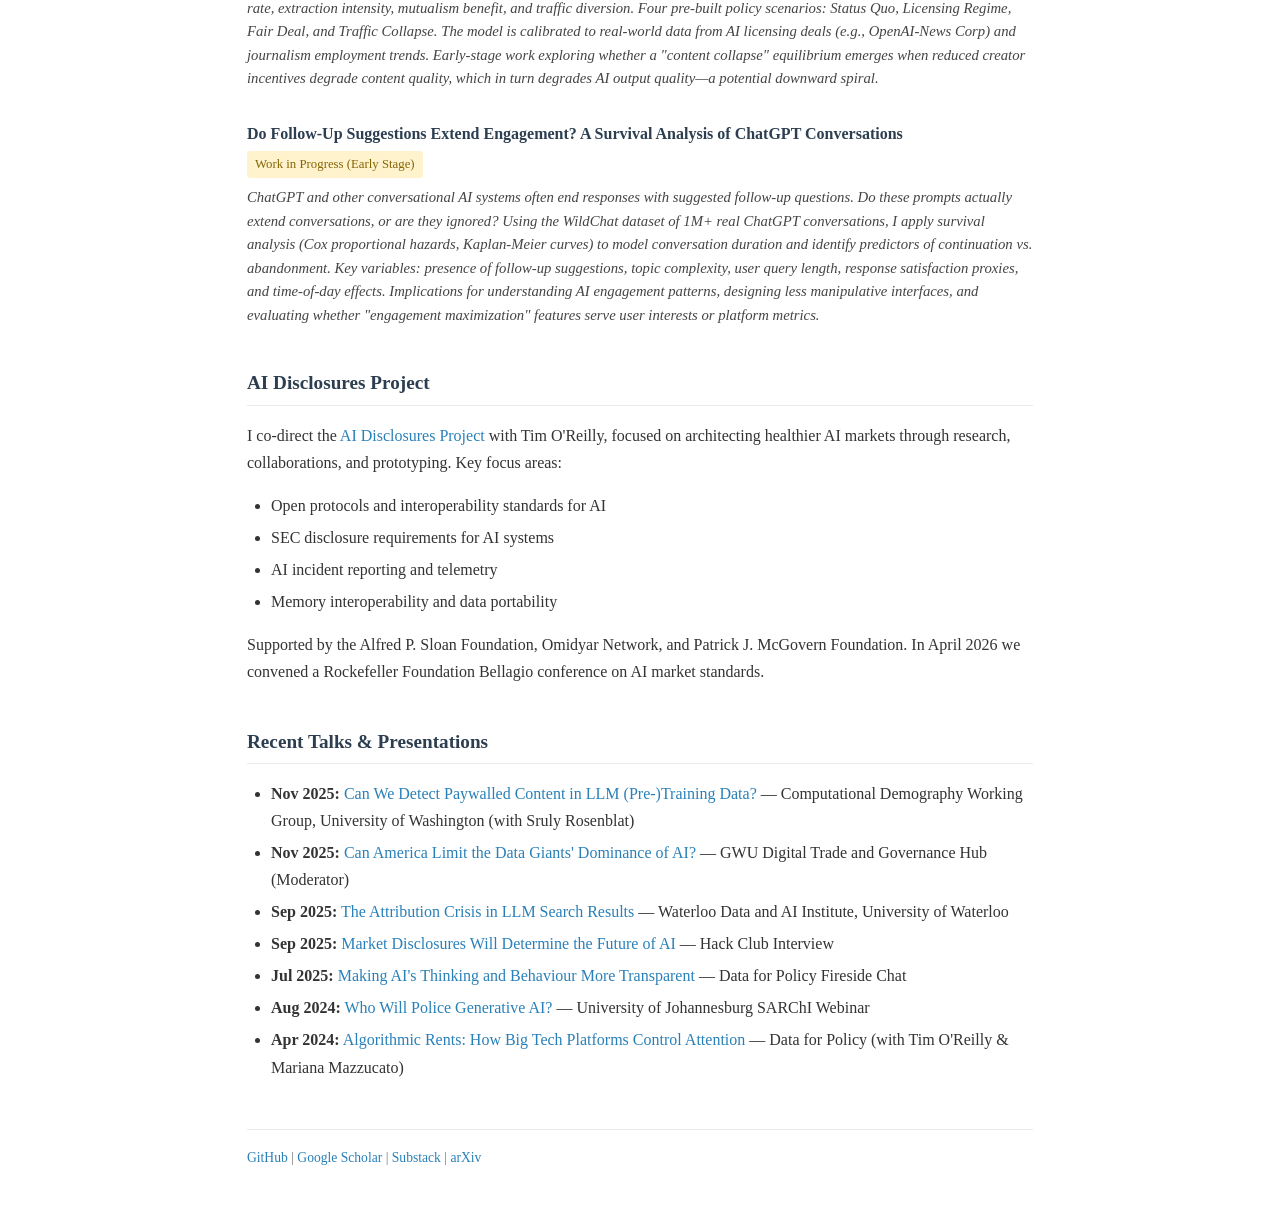
==== commit 14560dd5: "Home computer paper: lead with poorer households gaining last, name what each gap measures Co-Author" ====
--- a/index.html
+++ b/index.html
@@ -46,7 +46,7 @@
         <a href="https://github.com/IlanStrauss/home-computer-diffusion">How Will Paid AI Spread? Evidence from Home Computers in US Households, 1984–2013</a>
       </div>
       <span class="paper-status wip">Advanced Draft (Open for Comment)</span>
-      <p class="paper-abstract"><em>The spread of home computers through US households is a guide to how paid AI may spread. Using 178,891 households in the Consumer Expenditure Survey (1994–2013), 369,393 households in eight Current Population Survey supplements (1984–2003), and the BEA computer price index, I find three key results. First, falling quality-adjusted computer prices, far more than rising incomes, paced the rise in the share of US households that owned a computer, from 24% in 1994 to 81% in 2012. Falling prices account for 53 of those 57 percentage points. Second, the gap in computer ownership between the richest and poorest fifths of households widened from 39 percentage points in 1994 to 54 in 2003, then narrowed to 37 in 2012. Third, falling prices left the education gap in computer ownership in place. If paid AI follows this pattern, policymakers will need a quality-adjusted price index for AI services, and cheaper AI alone may leave more educated households ahead. The data, code, and paper are open.</em></p>
+      <p class="paper-abstract"><em>The spread of home computers through US households is a guide to how paid AI may spread. Every household faced the same falling computer prices, but poorer households gained from falling prices last. The poorest fifth of US households matched the richest fifth's 1996 computer ownership rate only in 2012. Using 178,891 households in the Consumer Expenditure Survey (1994–2013), 369,393 households in eight Current Population Survey supplements (1984–2003), and the BEA computer price index, I find three key results. First, falling quality-adjusted computer prices, far more than rising incomes, paced the rise in the share of US households that owned a computer, from 24% in 1994 to 81% in 2012. Falling prices account for 53 of those 57 percentage points. Second, the share of households that owned a computer was 39 percentage points higher in the richest fifth of households than in the poorest fifth in 1994, 54 points higher in 2003, and 37 points higher in 2012. Third, falling prices left the education gap in computer ownership in place. If paid AI follows this pattern, paid AI may reach lower-income households more than a decade after richer households, unless policy subsidizes their access and helps them learn to use it. The data, code, and paper are open.</em></p>
     </div>
 
     <div class="paper-entry">
